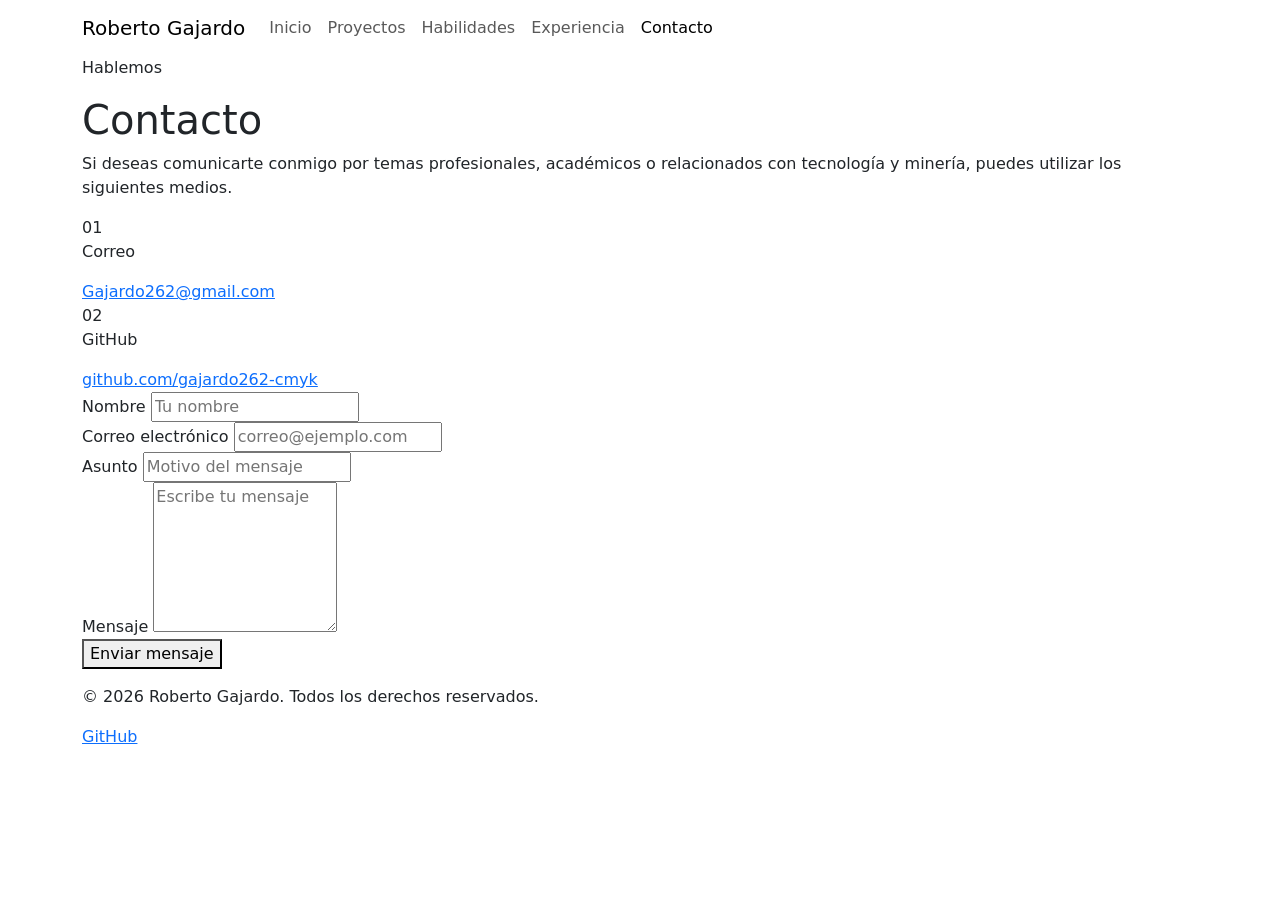
==== Portafolio/contacto.html @ 10e07ba9 "creacion contacto" ====
<!doctype html>
<html lang="es">
  <head>
    <meta charset="UTF-8" />
    <meta name="viewport" content="width=device-width, initial-scale=1.0" />

    <title>Contacto - Roberto Gajardo</title>

    <meta
      name="description"
      content="Página de contacto del portafolio de Roberto Gajardo."
    />

    <link
      href="https://cdn.jsdelivr.net/npm/bootstrap@5.3.8/dist/css/bootstrap.min.css"
      rel="stylesheet"
    />


    <link rel="preconnect" href="https://fonts.googleapis.com" />
    <link rel="preconnect" href="https://fonts.gstatic.com" crossorigin />
    <link
      href="https://fonts.googleapis.com/css2?family=JetBrains+Mono:wght@500&display=swap"
      rel="stylesheet"
    />


    <link rel="stylesheet" href="../css/style.css" />
  </head>

  <body>


    <nav class="navbar navbar-expand-lg" aria-label="Barra de navegación">
      <div class="container">
        <a class="navbar-brand" href="index.html">Roberto Gajardo</a>

        <button
          class="navbar-toggler"
          type="button"
          data-bs-toggle="collapse"
          data-bs-target="#navbarNav"
          aria-controls="navbarNav"
          aria-expanded="false"
          aria-label="Abrir menú de navegación"
        >
          <span class="navbar-toggler-icon"></span>
        </button>

        <div class="collapse navbar-collapse" id="navbarNav">
          <ul class="navbar-nav">
            <li class="nav-item">
              <a class="nav-link" href="index.html">Inicio</a>
            </li>

            <li class="nav-item">
              <a class="nav-link" href="proyectos.html">Proyectos</a>
            </li>

            <li class="nav-item">
              <a class="nav-link" href="habilidades.html">Habilidades</a>
            </li>

            <li class="nav-item">
              <a class="nav-link" href="experiencia.html">Experiencia</a>
            </li>

            <li class="nav-item">
              <a
                class="nav-link active"
                aria-current="page"
                href="contacto.html"
                >Contacto</a
              >
            </li>
          </ul>
        </div>
      </div>
    </nav>

    <main>
  

      <section class="contact-page">
        <div class="container">
          <div class="contact-head">
            <p class="eyebrow">Hablemos</p>

            <h1>Contacto</h1>

            <p>
              Si deseas comunicarte conmigo por temas profesionales, académicos
              o relacionados con tecnología y minería, puedes utilizar los
              siguientes medios.
            </p>
          </div>

          <div class="contact-layout">
        

            <div class="contact-info">
          

              <div class="contact-info-item">
                <span>01</span>

                <div>
                  <p>Correo</p>

                  <a href="mailto:Gajardo262@gmail.com" target="_blank" rel="noopener noreferrer">
                    Gajardo262@gmail.com
                  </a>
                </div>
              </div>

   

              <div class="contact-info-item">
                <span>02</span>

                <div>
                  <p>GitHub</p>

                  <a
                    href="https://github.com/gajardo262-cmyk"
                    target="_blank"
                    rel="noopener"
                  >
                    github.com/gajardo262-cmyk
                  </a>
                </div>
              </div>
            </div>


            <form class="contact-form" novalidate>
          

              <div class="form-group">
                <label for="nombre">Nombre</label>

                <input
                  type="text"
                  id="nombre"
                  name="nombre"
                  placeholder="Tu nombre"
                  required
                />
              </div>

  

              <div class="form-group">
                <label for="correo">Correo electrónico</label>

                <input
                  type="email"
                  id="correo"
                  name="correo"
                  placeholder="correo@ejemplo.com"
                  required
                />
              </div>

       

              <div class="form-group">
                <label for="asunto">Asunto</label>

                <input
                  type="text"
                  id="asunto"
                  name="asunto"
                  placeholder="Motivo del mensaje"
                  required
                />
              </div>

  

              <div class="form-group">
                <label for="mensaje">Mensaje</label>

                <textarea
                  id="mensaje"
                  name="mensaje"
                  rows="6"
                  placeholder="Escribe tu mensaje"
                  required
                ></textarea>
              </div>

    

              <button type="submit" class="contact-submit">
                Enviar mensaje
              </button>


              <p class="form-message" aria-live="polite"></p>
            </form>
          </div>
        </div>
      </section>
    </main>



    <footer class="footer">
      <div class="container">
        <p>&copy; 2026 Roberto Gajardo. Todos los derechos reservados.</p>

        <a
          class="footer-link"
          href="https://github.com/gajardo262-cmyk"
          target="_blank"
          rel="noopener"
          >GitHub</a
        >
      </div>
    </footer>



    <script src="https://cdn.jsdelivr.net/npm/bootstrap@5.3.8/dist/js/bootstrap.bundle.min.js"></script>


    <script src="../js/script.js"></script>
  </body>
</html>
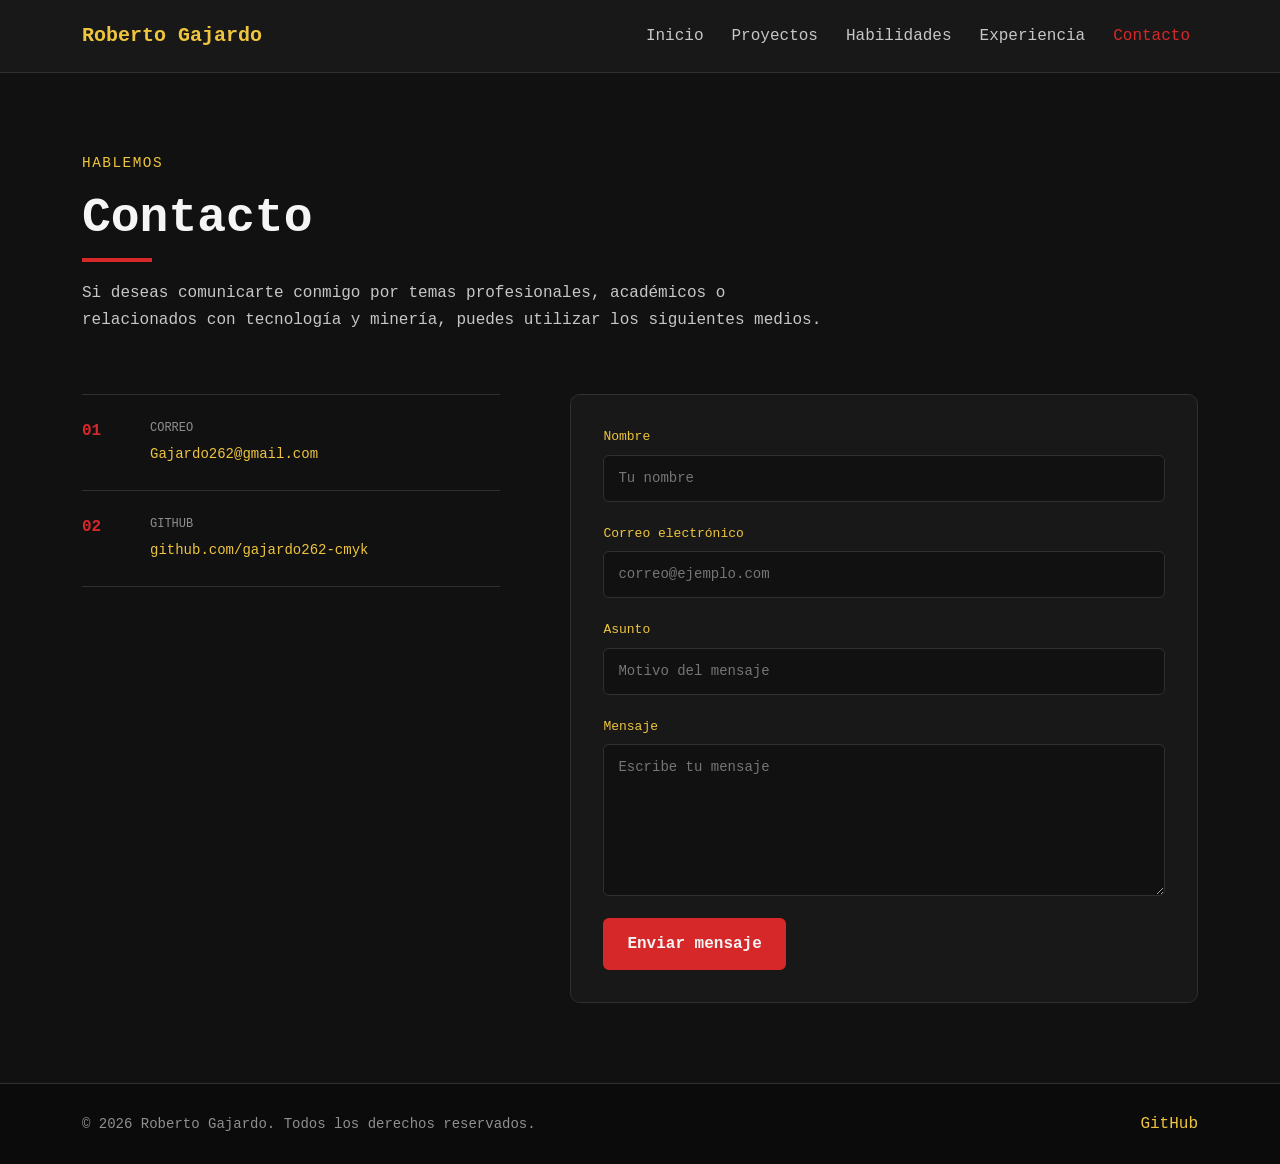
==== commit d29a4c41: "upgrade para css en jsp" ====
--- a/Portafolio/contacto.html
+++ b/Portafolio/contacto.html
@@ -25,7 +25,7 @@
     />
 
 
-    <link rel="stylesheet" href="../css/style.css" />
+    <link rel="stylesheet" href="../CSS/style.css" />
   </head>
 
   <body>
--- a/CSS/style.css
+++ b/CSS/style.css
@@ -0,0 +1,1061 @@
+/* CSS reset */
+*,
+*::before,
+*::after {
+  box-sizing: border-box;
+  margin: 0;
+  padding: 0;
+}
+
+html {
+  scroll-behavior: smooth;
+}
+
+body {
+  min-height: 100vh;
+  line-height: 1.5;
+}
+
+img,
+picture,
+svg {
+  display: block;
+  max-width: 100%;
+}
+
+a {
+  color: inherit;
+  text-decoration: none;
+}
+
+ul,
+ol {
+  list-style: none;
+}
+
+button,
+input,
+textarea,
+select {
+  font: inherit;
+}
+
+/* Estilos para el contenido principal */
+
+body {
+  background-color: #111111;
+  color: #f5f5f5;
+  font-family: "JetBrains Mono", monospace;
+}
+
+h1,
+h2,
+h3,
+h4 {
+  font-weight: 700;
+  line-height: 1.15;
+}
+
+h1 {
+  font-size: clamp(2rem, 5vw, 3rem);
+}
+
+h2 {
+  font-size: clamp(1.6rem, 4vw, 2.2rem);
+}
+
+h3 {
+  font-size: 1.2rem;
+}
+
+p {
+  color: #c7c7c7;
+}
+
+.eyebrow {
+  color: #eec53d;
+  font-size: 0.9rem;
+  text-transform: uppercase;
+  letter-spacing: 1.5px;
+  margin-bottom: 16px;
+}
+
+/* barra de navegación */
+
+
+.navbar {
+  background-color: #181818;
+  padding: 16px 0;
+  border-bottom: 1px solid #303030;
+}
+
+.navbar-brand {
+  color: #eec53d;
+  font-weight: 700;
+  transition: color 0.3s ease;
+}
+
+.navbar-brand:hover {
+  color: #d62828;
+}
+
+.navbar-nav {
+  margin-left: auto;
+  gap: 12px;
+}
+
+.navbar .nav-link {
+  color: #c7c7c7;
+  transition: color 0.3s ease;
+}
+
+.navbar .nav-link.active {
+  color: #d62828;
+}
+
+.navbar .nav-link:hover,
+.navbar .nav-link.active:hover {
+  color: #eec53d;
+}
+
+.navbar-toggler {
+  border: 1px solid #eec53d;
+}
+
+.navbar-toggler:focus {
+  box-shadow: none;
+}
+
+.navbar-toggler-icon {
+  filter: invert(1);
+}
+
+/* hero */
+
+.hero {
+  padding: 80px 0;
+  min-height: 90vh;
+  display: flex;
+  align-items: center;
+}
+
+.hero-content {
+  max-width: 850px;
+}
+
+.hero h1 {
+  margin-bottom: 0;
+}
+
+.hero h1::after {
+  content: "";
+  display: block;
+  width: 80px;
+  height: 4px;
+  background-color: #d62828;
+  margin-top: 12px;
+}
+
+.hero-description {
+  max-width: 650px;
+  font-size: 16px;
+  line-height: 1.7;
+  margin-top: 22px;
+  margin-bottom: 28px;
+}
+
+.hero-buttons {
+  display: flex;
+  flex-wrap: wrap;
+  gap: 16px;
+}
+
+.hero-btn-primary,
+.hero-btn-secondary {
+  display: inline-block;
+  padding: 12px 22px;
+  border-radius: 6px;
+  font-weight: 700;
+  transition: all 0.3s ease;
+}
+
+.hero-btn-primary {
+  background-color: #d62828;
+  color: #f5f5f5;
+  border: 2px solid #d62828;
+}
+
+.hero-btn-primary:hover {
+  background-color: #eec53d;
+  border-color: #eec53d;
+  color: #111111;
+  transform: translateY(-2px);
+}
+
+.hero-btn-secondary {
+  background-color: transparent;
+  color: #eec53d;
+  border: 2px solid #eec53d;
+}
+
+.hero-btn-secondary:hover {
+  background-color: #eec53d;
+  color: #111111;
+  transform: translateY(-2px);
+}
+
+
+.hero-info {
+  margin-top: 60px;
+  padding: 32px;
+  background-color: #181818;
+  border-left: 4px solid #d62828;
+  border-radius: 10px;
+}
+
+.hero-info h2 {
+  color: #eec53d;
+  margin-bottom: 28px;
+}
+
+.info-item {
+  margin-bottom: 24px;
+}
+
+.info-item:last-child {
+  margin-bottom: 0;
+}
+
+.info-item h3 {
+  color: #f5f5f5;
+  font-size: 18px;
+  margin-bottom: 6px;
+}
+
+.info-item p {
+  font-size: 15px;
+  margin-bottom: 0;
+}
+
+.timeline {
+  background-color: #181818;
+  padding: 80px 0;
+}
+
+.timeline-head {
+  margin-bottom: 45px;
+}
+
+.timeline-head h2::after {
+  content: "";
+  display: block;
+  width: 60px;
+  height: 4px;
+  background-color: #eec53d;
+  margin-top: 12px;
+}
+
+.timeline-list {
+  display: grid;
+  grid-template-columns: repeat(4, 1fr);
+  border-top: 2px solid #303030;
+}
+
+.timeline-item {
+  padding: 32px 24px;
+  border-right: 1px solid #303030;
+  transition:
+    background-color 0.3s ease,
+    transform 0.3s ease;
+}
+
+.timeline-item:last-child {
+  border-right: none;
+}
+
+.timeline-item:hover {
+  background-color: #202020;
+  transform: translateY(-4px);
+}
+
+.timeline-number {
+  display: block;
+  color: #d62828;
+  font-size: 28px;
+  font-weight: 700;
+  margin-bottom: 14px;
+}
+
+.timeline-item h3 {
+  color: #eec53d;
+  font-size: 18px;
+  margin-bottom: 12px;
+}
+
+.timeline-item p {
+  font-size: 14px;
+  line-height: 1.6;
+}
+
+/* footer */
+
+.footer {
+  background-color: #0b0b0b;
+  border-top: 1px solid #303030;
+  padding: 28px 0;
+}
+
+.footer .container {
+  display: flex;
+  align-items: center;
+  justify-content: space-between;
+  gap: 20px;
+}
+
+.footer p {
+  color: #8f8f8f;
+  font-size: 14px;
+  margin: 0;
+}
+
+.footer-link {
+  color: #eec53d;
+  transition: color 0.3s ease;
+}
+
+.footer-link:hover {
+  color: #d62828;
+}
+/* CSS proyectos */
+.projects,
+.work-projects {
+  padding: 80px 0;
+}
+
+.work-projects {
+  background-color: #181818;
+}
+
+.projects-head {
+  max-width: 760px;
+  margin-bottom: 50px;
+}
+
+.projects-head h1,
+.projects-head h2 {
+  margin-bottom: 18px;
+}
+
+.projects-head h1::after,
+.projects-head h2::after {
+  content: "";
+  display: block;
+  width: 70px;
+  height: 4px;
+  margin-top: 12px;
+}
+
+.projects-head h1::after {
+  background-color: #d62828;
+}
+
+.projects-head h2::after {
+  background-color: #eec53d;
+}
+
+.projects-head > p:last-child {
+  line-height: 1.7;
+}
+
+
+/* lista de proyectos */
+
+.projects-grid {
+  display: grid;
+  grid-template-columns: repeat(2, 1fr);
+  gap: 24px;
+}
+
+
+/* tarjetas */
+
+.project-card {
+  background-color: #181818;
+  border: 1px solid #303030;
+  border-radius: 10px;
+  padding: 30px;
+  transition:
+    transform 0.3s ease,
+    border-color 0.3s ease;
+}
+
+.work-projects .project-card {
+  background-color: #111111;
+  border-left: 3px solid #d62828;
+}
+
+.project-card:hover {
+  transform: translateY(-5px);
+  border-color: #eec53d;
+}
+
+
+/* número del proyecto */
+
+.project-number {
+  display: block;
+  color: #d62828;
+  font-size: 24px;
+  font-weight: 700;
+  margin-bottom: 16px;
+}
+
+
+/* títulos */
+
+.project-card h2,
+.project-card h3 {
+  color: #eec53d;
+  font-size: 20px;
+  margin-bottom: 14px;
+}
+
+
+/* descripción */
+
+.project-card p {
+  font-size: 14px;
+  line-height: 1.7;
+  margin-bottom: 20px;
+}
+
+
+/* ubicación de proyectos laborales */
+
+.work-location {
+  color: #d62828 !important;
+  font-size: 13px !important;
+  font-weight: 700;
+  margin-bottom: 14px !important;
+}
+
+
+/* tecnologías y etiquetas */
+
+.project-technologies {
+  display: flex;
+  flex-wrap: wrap;
+  gap: 8px;
+}
+
+.project-technologies span {
+  border: 1px solid #d62828;
+  color: #f5f5f5;
+  border-radius: 20px;
+  padding: 5px 10px;
+  font-size: 12px;
+}
+
+  /* Habilidades*/
+
+.skills-page {
+  padding: 80px 0;
+}
+
+.skills-page-head {
+  max-width: 760px;
+  margin-bottom: 70px;
+}
+
+.skills-page-head h1 {
+  margin-bottom: 18px;
+}
+
+.skills-page-head h1::after {
+  content: "";
+  display: block;
+  width: 70px;
+  height: 4px;
+  background-color: #d62828;
+  margin-top: 12px;
+}
+
+.skills-page-head > p:last-child {
+  line-height: 1.7;
+}
+
+
+/* bloques principales */
+
+.skills-block {
+  margin-bottom: 90px;
+}
+
+.skills-block:last-child {
+  margin-bottom: 0;
+}
+
+.skills-block-title {
+  display: flex;
+  align-items: center;
+  gap: 18px;
+  margin-bottom: 35px;
+}
+
+.skills-block-title > span {
+  color: #d62828;
+  font-size: 28px;
+  font-weight: 700;
+}
+
+.skills-block-title p {
+  color: #8f8f8f;
+  font-size: 12px;
+  text-transform: uppercase;
+  letter-spacing: 1px;
+  margin: 0;
+}
+
+.skills-block-title h2 {
+  color: #eec53d;
+  font-size: 26px;
+  margin: 0;
+}
+
+
+/* informática en formación */
+
+.student-intro {
+  max-width: 750px;
+  margin-bottom: 35px;
+  padding-left: 18px;
+  border-left: 3px solid #d62828;
+}
+
+.student-intro p {
+  line-height: 1.7;
+}
+
+.learning-list {
+  display: grid;
+  grid-template-columns: repeat(2, 1fr);
+  border-top: 1px solid #303030;
+  border-left: 1px solid #303030;
+}
+
+.learning-item {
+  padding: 28px;
+  border-right: 1px solid #303030;
+  border-bottom: 1px solid #303030;
+}
+
+.learning-title {
+  display: flex;
+  align-items: center;
+  gap: 12px;
+  margin-bottom: 12px;
+}
+
+.learning-title span {
+  color: #d62828;
+  font-size: 14px;
+  font-weight: 700;
+}
+
+.learning-title h3 {
+  color: #f5f5f5;
+  font-size: 18px;
+  margin: 0;
+}
+
+.learning-item > p {
+  color: #8f8f8f;
+  font-size: 13px;
+  line-height: 1.6;
+  margin-bottom: 18px;
+}
+
+.learning-tags {
+  display: flex;
+  flex-wrap: wrap;
+  gap: 8px;
+}
+
+.learning-tags span {
+  color: #eec53d;
+  font-size: 12px;
+}
+
+.learning-tags span:not(:last-child)::after {
+  content: " ·";
+  color: #d62828;
+}
+
+
+/* habilidades técnicas de sondaje */
+
+.technical-list {
+  border-top: 1px solid #303030;
+}
+
+.technical-row {
+  display: grid;
+  grid-template-columns: 70px 1fr auto;
+  align-items: center;
+  gap: 25px;
+  padding: 28px 10px;
+  border-bottom: 1px solid #303030;
+  transition:
+    background-color 0.3s ease,
+    padding-left 0.3s ease;
+}
+
+.technical-row:hover {
+  background-color: #181818;
+  padding-left: 20px;
+}
+
+.technical-number {
+  color: #d62828;
+  font-size: 22px;
+  font-weight: 700;
+  transition: color 0.3s ease;
+}
+
+.technical-row:hover .technical-number {
+  color: #eec53d;
+}
+
+.technical-content h3 {
+  color: #f5f5f5;
+  font-size: 18px;
+  margin-bottom: 6px;
+}
+
+.technical-content p {
+  font-size: 14px;
+  margin: 0;
+}
+
+.technical-tag {
+  color: #eec53d;
+  border: 1px solid #d62828;
+  border-radius: 20px;
+  padding: 5px 10px;
+  font-size: 12px;
+}
+
+/* Experiencia */
+
+/* --------------------------------------------------------------------------
+   10. EXPERIENCIA
+   -------------------------------------------------------------------------- */
+
+.experience-page {
+  padding: 80px 0;
+}
+
+.experience-head {
+  max-width: 760px;
+  margin-bottom: 70px;
+}
+
+.experience-head h1 {
+  margin-bottom: 18px;
+}
+
+.experience-head h1::after {
+  content: "";
+  display: block;
+  width: 70px;
+  height: 4px;
+  background-color: #d62828;
+  margin-top: 12px;
+}
+
+.experience-head > p:last-child {
+  line-height: 1.7;
+}
+
+
+/* columnas académica y laboral */
+
+.experience-columns {
+  display: grid;
+  grid-template-columns: repeat(2, 1fr);
+  gap: 60px;
+}
+
+
+/* títulos de las columnas */
+
+.career-title {
+  display: flex;
+  align-items: center;
+  gap: 16px;
+  margin-bottom: 35px;
+}
+
+.career-title > span {
+  color: #d62828;
+  font-size: 28px;
+  font-weight: 700;
+}
+
+.career-title p {
+  color: #8f8f8f;
+  font-size: 12px;
+  text-transform: uppercase;
+  letter-spacing: 1px;
+  margin: 0;
+}
+
+.career-title h2 {
+  color: #eec53d;
+  font-size: 23px;
+  margin: 0;
+}
+
+
+/* línea de trayectoria */
+
+.career-list {
+  position: relative;
+  padding-left: 30px;
+  border-left: 2px solid #303030;
+}
+
+.career-item {
+  position: relative;
+  padding: 0 0 45px 20px;
+}
+
+.career-item:last-child {
+  padding-bottom: 0;
+}
+
+
+/* puntos de la línea */
+
+.career-item::before {
+  content: "";
+  position: absolute;
+  left: -37px;
+  top: 5px;
+  width: 12px;
+  height: 12px;
+  background-color: #111111;
+  border: 2px solid #d62828;
+  border-radius: 50%;
+  transition:
+    background-color 0.3s ease,
+    border-color 0.3s ease;
+}
+
+.career-item:hover::before {
+  background-color: #eec53d;
+  border-color: #eec53d;
+}
+
+
+/* información de cada experiencia */
+
+.career-status {
+  display: block;
+  color: #d62828;
+  font-size: 11px;
+  text-transform: uppercase;
+  letter-spacing: 1px;
+  margin-bottom: 8px;
+}
+
+.career-item h3 {
+  color: #f5f5f5;
+  font-size: 18px;
+  margin-bottom: 7px;
+}
+
+.career-item h4 {
+  color: #eec53d;
+  font-size: 13px;
+  margin-bottom: 10px;
+}
+
+.career-item p {
+  font-size: 13px;
+  line-height: 1.7;
+  margin: 0;
+}
+
+/* contacto */
+
+.contact-page {
+  padding: 80px 0;
+}
+
+.contact-head {
+  max-width: 760px;
+  margin-bottom: 60px;
+}
+
+.contact-head h1 {
+  margin-bottom: 18px;
+}
+
+.contact-head h1::after {
+  content: "";
+  display: block;
+  width: 70px;
+  height: 4px;
+  background-color: #d62828;
+  margin-top: 12px;
+}
+
+.contact-head > p:last-child {
+  line-height: 1.7;
+}
+
+
+/* distribución de contacto */
+
+.contact-layout {
+  display: grid;
+  grid-template-columns: 0.8fr 1.2fr;
+  gap: 70px;
+  align-items: start;
+}
+
+
+/* información de contacto */
+
+.contact-info {
+  border-top: 1px solid #303030;
+}
+
+.contact-info-item {
+  display: grid;
+  grid-template-columns: 50px 1fr;
+  gap: 18px;
+  padding: 24px 0;
+  border-bottom: 1px solid #303030;
+}
+
+.contact-info-item > span {
+  color: #d62828;
+  font-weight: 700;
+}
+
+.contact-info-item p {
+  color: #8f8f8f;
+  font-size: 12px;
+  text-transform: uppercase;
+  margin-bottom: 5px;
+}
+
+.contact-info-item a {
+  color: #eec53d;
+  font-size: 14px;
+  transition: color 0.3s ease;
+}
+
+.contact-info-item a:hover {
+  color: #d62828;
+}
+
+
+/* formulario */
+
+.contact-form {
+  background-color: #181818;
+  border: 1px solid #303030;
+  border-radius: 10px;
+  padding: 32px;
+  display: flex;
+  flex-direction: column;
+  gap: 22px;
+}
+
+.form-group {
+  display: flex;
+  flex-direction: column;
+  gap: 8px;
+}
+
+.form-group label {
+  color: #eec53d;
+  font-size: 13px;
+}
+
+.form-group input,
+.form-group textarea {
+  width: 100%;
+  background-color: #111111;
+  color: #f5f5f5;
+  border: 1px solid #303030;
+  border-radius: 6px;
+  padding: 12px 14px;
+  font-family: inherit;
+  font-size: 14px;
+}
+
+.form-group input:focus,
+.form-group textarea:focus {
+  outline: none;
+  border-color: #eec53d;
+  box-shadow: 0 0 0 3px rgba(238, 197, 61, 0.12);
+}
+
+
+/* botón enviar */
+
+.contact-submit {
+  align-self: flex-start;
+  background-color: #d62828;
+  color: #f5f5f5;
+  border: 2px solid #d62828;
+  border-radius: 6px;
+  padding: 12px 22px;
+  font-weight: 700;
+  cursor: pointer;
+  transition: all 0.3s ease;
+}
+
+.contact-submit:hover {
+  background-color: #eec53d;
+  border-color: #eec53d;
+  color: #111111;
+}
+
+
+/* mensaje generado por JavaScript */
+
+.form-message {
+  display: none;
+  color: #eec53d;
+  font-size: 13px;
+  margin: 0;
+}
+
+.form-message.show {
+  display: block;
+}
+
+/* Diseño responsive */
+
+/* tablet */
+
+@media (max-width: 992px) {
+  .hero {
+    min-height: auto;
+    padding: 70px 0;
+  }
+
+  .timeline-list {
+    grid-template-columns: repeat(2, 1fr);
+  }
+
+  .projects-grid {
+    grid-template-columns: repeat(2, 1fr);
+  }
+
+  .learning-list {
+    grid-template-columns: repeat(2, 1fr);
+  }
+
+  .experience-columns {
+    grid-template-columns: 1fr;
+  }
+
+  .contact-layout {
+    grid-template-columns: 1fr;
+  }
+}
+
+
+/* celular */
+
+@media (max-width: 768px) {
+  .navbar-nav {
+    margin-top: 15px;
+    gap: 5px;
+  }
+
+  .hero,
+  .projects,
+  .work-projects,
+  .skills-page,
+  .experience-page,
+  .contact-page {
+    padding: 60px 0;
+  }
+
+  .hero {
+    min-height: auto;
+  }
+
+  .hero-buttons {
+    flex-direction: column;
+    align-items: flex-start;
+  }
+
+  .hero-info {
+    margin-top: 45px;
+    padding: 24px;
+  }
+
+  .timeline {
+    padding: 60px 0;
+  }
+
+  .timeline-list {
+    grid-template-columns: 1fr;
+    border-top: none;
+    border-left: 2px solid #303030;
+  }
+
+  .timeline-item {
+    border-right: none;
+    border-bottom: 1px solid #303030;
+  }
+
+  .projects-grid {
+    grid-template-columns: 1fr;
+  }
+
+  .project-card {
+    padding: 24px;
+  }
+
+  .learning-list {
+    grid-template-columns: 1fr;
+  }
+
+  .technical-row {
+    grid-template-columns: 45px 1fr;
+    gap: 15px;
+  }
+
+  .technical-tag {
+    grid-column: 2;
+    justify-self: start;
+  }
+
+  .experience-columns {
+    grid-template-columns: 1fr;
+    gap: 70px;
+  }
+
+  .contact-layout {
+    grid-template-columns: 1fr;
+    gap: 45px;
+  }
+
+  .contact-form {
+    padding: 24px;
+  }
+
+  .footer .container {
+    flex-direction: column;
+    align-items: flex-start;
+  }
+}
